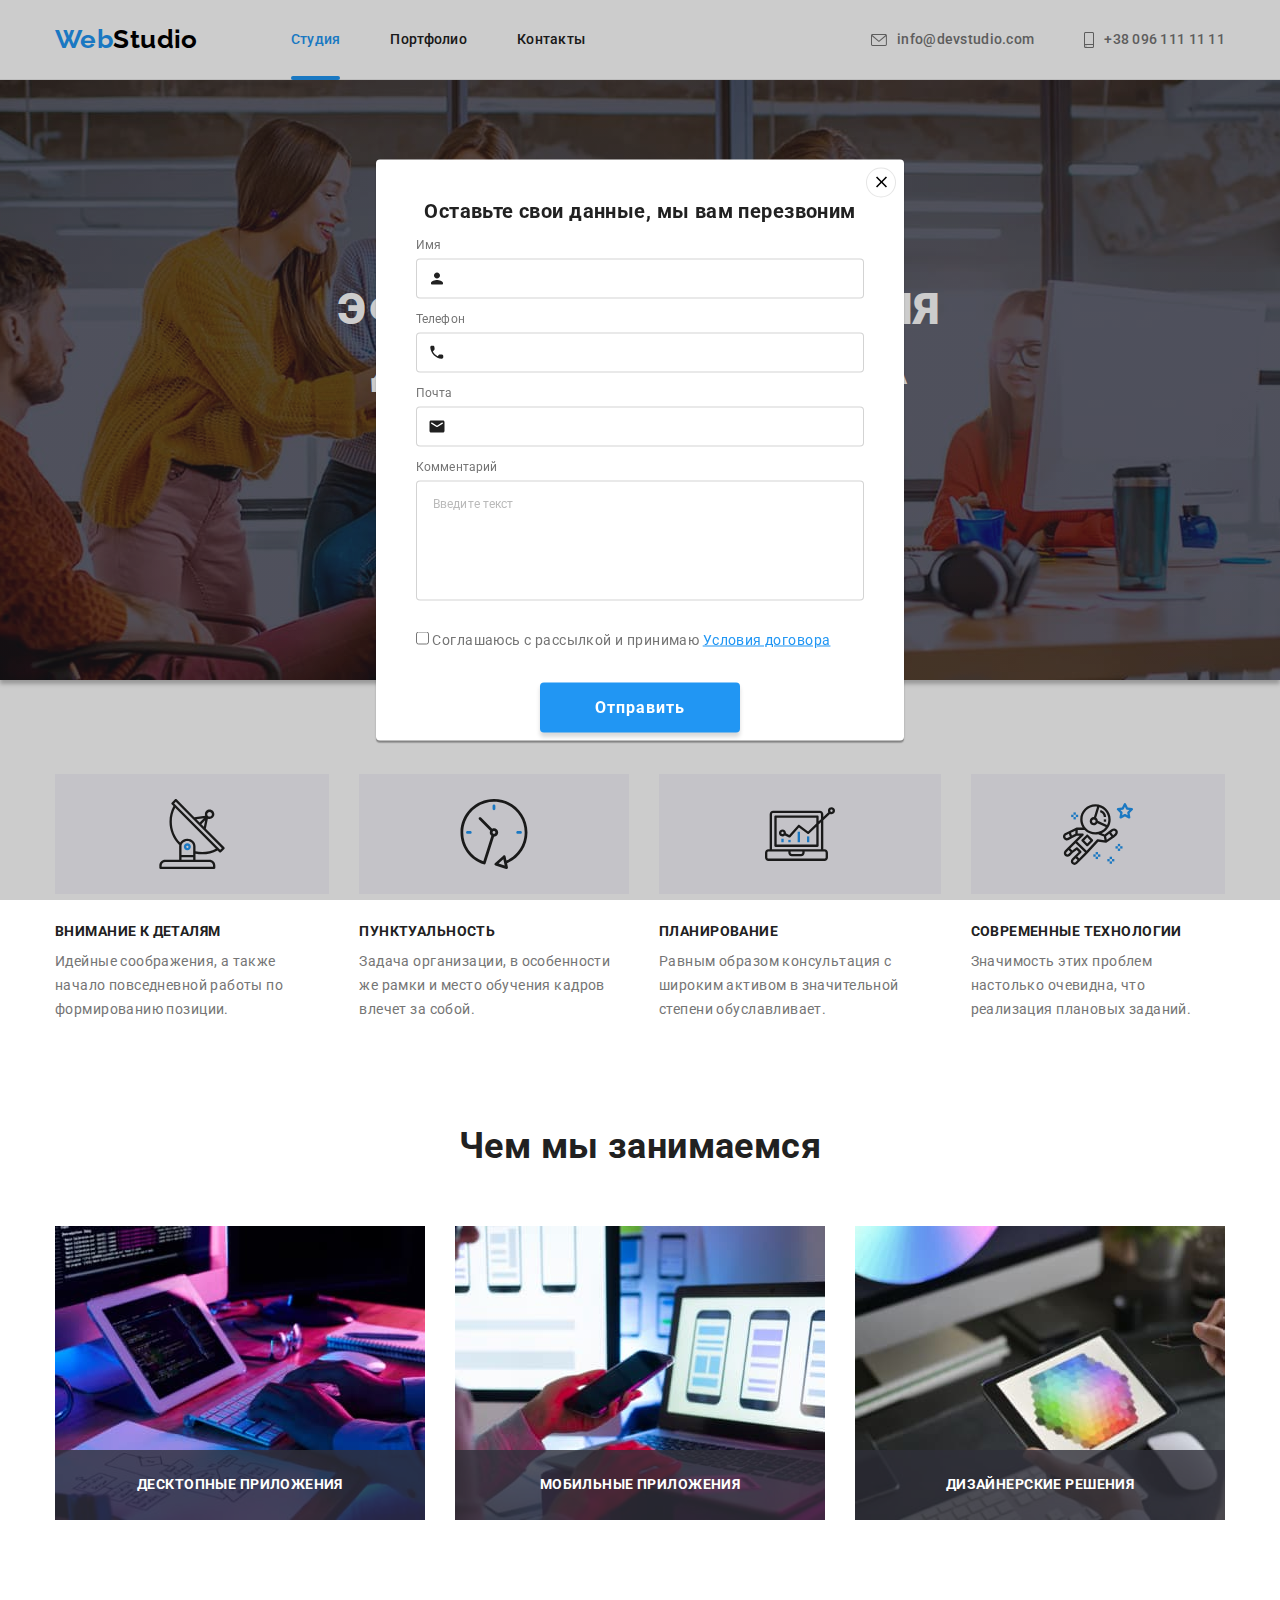
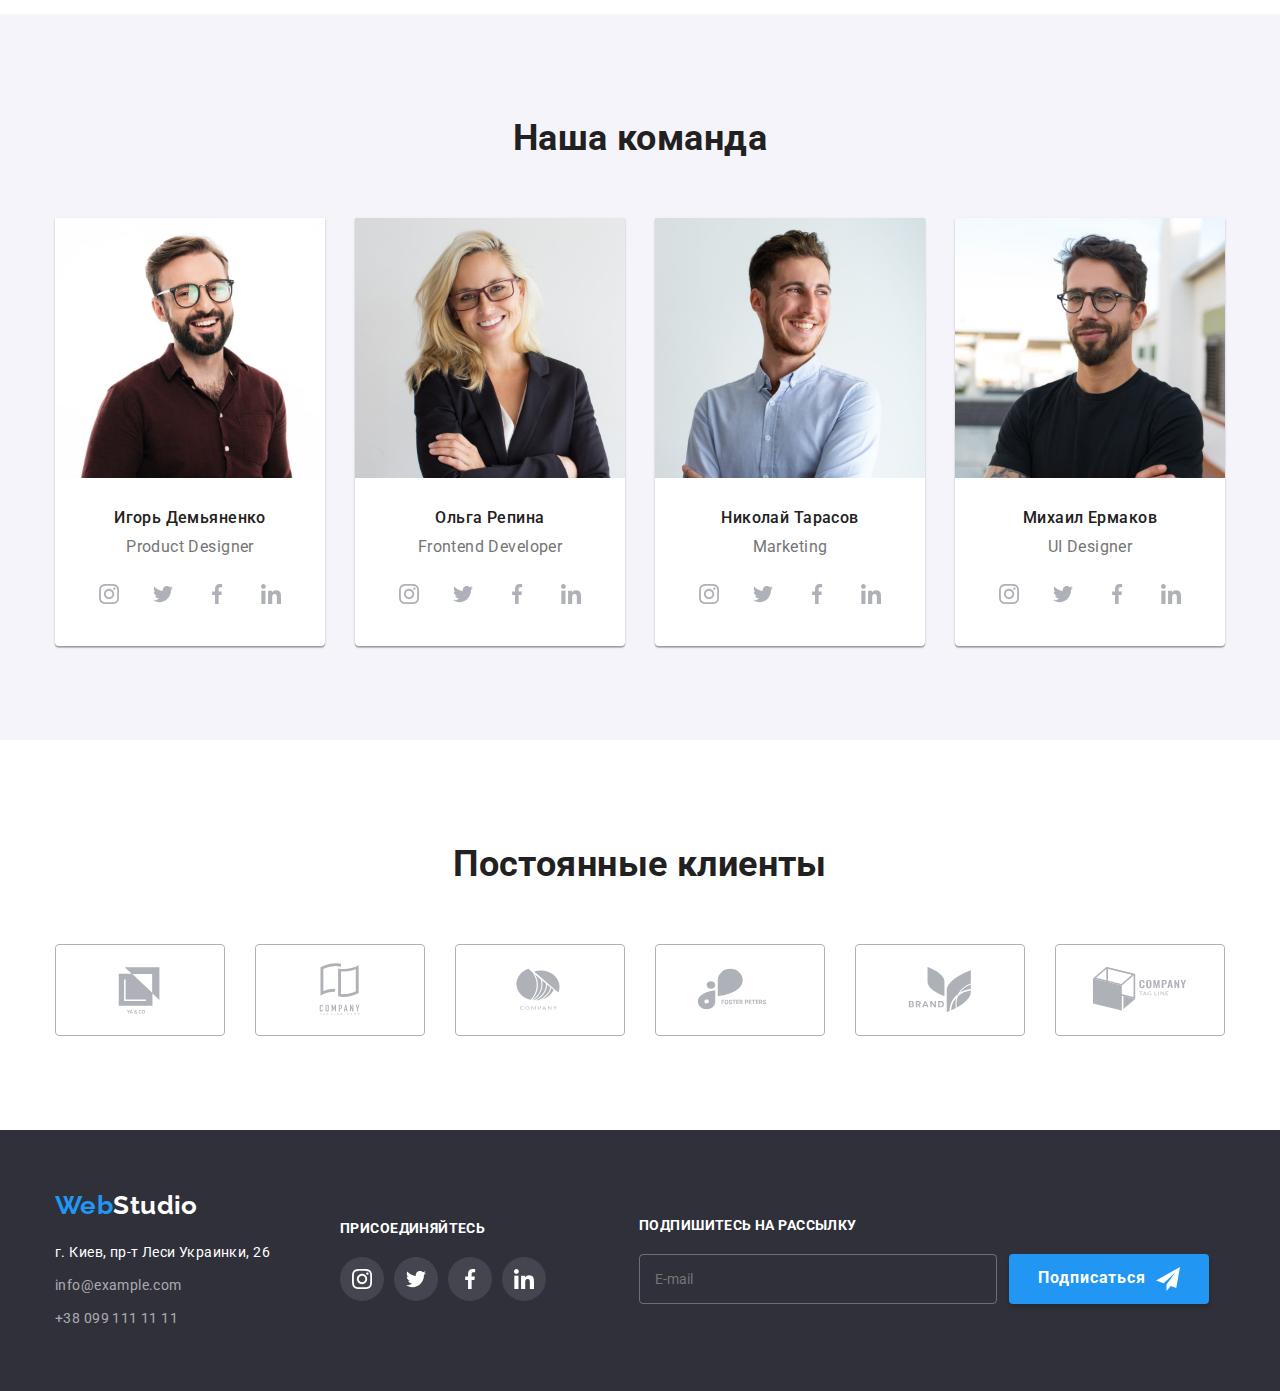
==== index.html @ a699a486 "add form" ====
<!DOCTYPE html>
<html lang="ru">
  <head>
    <meta charset="UTF-8" />
    <meta http-equiv="X-UA-Compatible" content="IE=edge" />
    <meta
      name="viewport"
      content="width=device-width, initial-scale=1.0"
    />
    <link
      rel="stylesheet"
      href="https://cdnjs.cloudflare.com/ajax/libs/modern-normalize/1.1.0/modern-normalize.min.css"
    />
    <link rel="stylesheet" href="./css/styles.css" />
    <link rel="preconnect" href="https://fonts.googleapis.com" />
    <link
      rel="preconnect"
      href="https://fonts.gstatic.com"
      crossorigin
    />
    <link
      href="https://fonts.googleapis.com/css2?family=Raleway:wght@700&family=Roboto:wght@400;500;700;900&display=swap"
      rel="stylesheet"
    />
    <title>WebStudio</title>
  </head>

  <body>
    <header class="header">
      <div class="container">
        <nav class="header-nav">
          <div class="header-logotip">
            <a class="nav-logo link" href="./index.html"
              ><span class="logo">Web</span>Studio</a
            >
          </div>
          <ul class="nav-list list">
            <li class="nav-item">
              <a class="nav-link link current" href="./index.html"
                >Студия</a
              >
            </li>
            <li class="nav-item">
              <a class="nav-link link" href="./portfolio.html"
                >Портфолио</a
              >
            </li>
            <li class="nav-item">
              <a class="nav-link link" href="">Контакты</a>
            </li>
          </ul>
        </nav>
        <ul class="header-list list">
          <li class="header-item">
            <a
              class="header-link link"
              href="mailto:info@devstudio.com"
            >
              <svg class="header-icon" width="16" height="12">
                <use href="./images/icons.svg#icon-e-mail"></use>
              </svg>
              info@devstudio.com</a
            >
          </li>
          <li class="header-item">
            <a class="header-link link" href="tel:+380961111111">
              <svg class="header-icon" width="10" height="16">
                <use href="./images/icons.svg#icon-smartphone"></use>
              </svg>
              +38 096 111 11 11</a
            >
          </li>
        </ul>
      </div>
    </header>

    <main>
      <section class="hero overlay">
        <div class="container">
          <h1 class="hero-title">
            Эффективные решения для вашего бизнеса
          </h1>
          <button data-modal-open type="button" class="hero-btn">
            Заказать услугу
          </button>
        </div>
      </section>
      <section class="benefits section">
        <div class="container">
          <h2 class="visually-hidden">Наши преимущества</h2>
          <ul class="benefits-list list">
            <li class="benefits-item">
              <div class="benefits-icon">
                <svg width="70" height="70">
                  <use href="./images/icons.svg#icon-antenna"></use>
                </svg>
              </div>
              <h3 class="benefits-title">Внимание к деталям</h3>
              <p class="benefits-text">
                Идейные соображения, а также начало повседневной
                работы по формированию позиции.
              </p>
            </li>
            <li class="benefits-item">
              <div class="benefits-icon">
                <svg width="70" height="70">
                  <use href="./images/icons.svg#icon-clock"></use>
                </svg>
              </div>
              <h3 class="benefits-title">Пунктуальность</h3>
              <p class="benefits-text">
                Задача организации, в особенности же рамки и место
                обучения кадров влечет за собой.
              </p>
            </li>
            <li class="benefits-item">
              <div class="benefits-icon">
                <svg width="70" height="70">
                  <use href="./images/icons.svg#icon-diagram"></use>
                </svg>
              </div>
              <h3 class="benefits-title">Планирование</h3>
              <p class="benefits-text">
                Равным образом консультация с широким активом в
                значительной степени обуславливает.
              </p>
            </li>
            <li class="benefits-item">
              <div class="benefits-icon">
                <svg width="70" height="70">
                  <use href="./images/icons.svg#icon-astronaut"></use>
                </svg>
              </div>
              <h3 class="benefits-title">Современные технологии</h3>
              <p class="benefits-text">
                Значимость этих проблем настолько очевидна, что
                реализация плановых заданий.
              </p>
            </li>
          </ul>
        </div>
      </section>

      <section class="work section">
        <div class="container">
          <h2 class="work-title">Чем мы занимаемся</h2>
          <ul class="work-list list">
            <li class="work-item">
              <img
                src="./images/work-img-1.jpg"
                alt="фото работ"
                width="370"
                height="294"
                class="img"
              />
              <p class="work-text">Десктопные приложения</p>
            </li>
            <li class="work-item">
              <img
                src="./images/work-img-2.jpg"
                alt="фото работ"
                width="370"
                height="294"
                class="img"
              />
              <p class="work-text">Мобильные приложения</p>
            </li>
            <li class="work-item">
              <img
                src="./images/work-img-3.jpg"
                alt="фото работ"
                width="370"
                height="294"
                class="img"
              />
              <p class="work-text">Дизайнерские решения</p>
            </li>
          </ul>
        </div>
      </section>

      <section class="team section">
        <div class="container">
          <h2 class="team-heading">Наша команда</h2>
          <ul class="team-list list">
            <li class="team-item">
              <img
                src="./images/team-img-1.jpg"
                alt="Фото Игорь Демьяненко"
                width="270"
                height="260"
              />
              <h3 class="team-title">Игорь Демьяненко</h3>
              <p class="team-text" lang="en">Product Designer</p>
              <ul class="team-soc-list list">
                <li class="team-soc-item">
                  <a href="#" class="team-soc-link">
                    <svg class="team-soc-icon" width="20" height="20">
                      <use
                        href="./images/icons.svg#icon-instagram"
                      ></use></svg
                  ></a>
                </li>
                <li class="team-soc-item">
                  <a href="#" class="team-soc-link">
                    <svg class="team-soc-icon" width="20" height="20">
                      <use
                        href="./images/icons.svg#icon-twitter"
                      ></use></svg
                  ></a>
                </li>
                <li class="team-soc-item">
                  <a href="#" class="team-soc-link">
                    <svg class="team-soc-icon" width="20" height="20">
                      <use
                        href="./images/icons.svg#icon-facebook"
                      ></use></svg
                  ></a>
                </li>
                <li class="team-soc-item">
                  <a href="#" class="team-soc-link">
                    <svg class="team-soc-icon" width="20" height="20">
                      <use
                        href="./images/icons.svg#icon-linkedin"
                      ></use></svg
                  ></a>
                </li>
              </ul>
            </li>
            <li class="team-item">
              <img
                src="./images/team-img-2.jpg"
                alt="Фото Ольга Репина"
                width="270"
                height="260"
              />
              <h3 class="team-title">Ольга Репина</h3>
              <p class="team-text" lang="en">Frontend Developer</p>
              <ul class="team-soc-list list">
                <li class="team-soc-item">
                  <a href="#" class="team-soc-link">
                    <svg class="team-soc-icon" width="20" height="20">
                      <use
                        href="./images/icons.svg#icon-instagram"
                      ></use></svg
                  ></a>
                </li>
                <li class="team-soc-item">
                  <a href="#" class="team-soc-link">
                    <svg class="team-soc-icon" width="20" height="20">
                      <use
                        href="./images/icons.svg#icon-twitter"
                      ></use></svg
                  ></a>
                </li>
                <li class="team-soc-item">
                  <a href="#" class="team-soc-link">
                    <svg class="team-soc-icon" width="20" height="20">
                      <use
                        href="./images/icons.svg#icon-facebook"
                      ></use></svg
                  ></a>
                </li>
                <li class="team-soc-item">
                  <a href="#" class="team-soc-link">
                    <svg class="team-soc-icon" width="20" height="20">
                      <use
                        href="./images/icons.svg#icon-linkedin"
                      ></use></svg
                  ></a>
                </li>
              </ul>
            </li>
            <li class="team-item">
              <img
                src="./images/team-img-3.jpg"
                alt="Фото Николай Тарасов"
                width="270"
                height="260"
              />
              <h3 class="team-title">Николай Тарасов</h3>
              <p class="team-text" lang="en">Marketing</p>
              <ul class="team-soc-list list">
                <li class="team-soc-item">
                  <a href="#" class="team-soc-link">
                    <svg class="team-soc-icon" width="20" height="20">
                      <use
                        href="./images/icons.svg#icon-instagram"
                      ></use></svg
                  ></a>
                </li>
                <li class="team-soc-item">
                  <a href="#" class="team-soc-link">
                    <svg class="team-soc-icon" width="20" height="20">
                      <use
                        href="./images/icons.svg#icon-twitter"
                      ></use></svg
                  ></a>
                </li>
                <li class="team-soc-item">
                  <a href="#" class="team-soc-link">
                    <svg class="team-soc-icon" width="20" height="20">
                      <use
                        href="./images/icons.svg#icon-facebook"
                      ></use></svg
                  ></a>
                </li>
                <li class="team-soc-item">
                  <a href="#" class="team-soc-link">
                    <svg class="team-soc-icon" width="20" height="20">
                      <use
                        href="./images/icons.svg#icon-linkedin"
                      ></use></svg
                  ></a>
                </li>
              </ul>
            </li>
            <li class="team-item">
              <img
                src="./images/team-img-4.jpg"
                alt="Фото Михаил Ермаков"
                width="270"
                height="260"
              />
              <h3 class="team-title">Михаил Ермаков</h3>
              <p class="team-text" lang="en">UI Designer</p>
              <ul class="team-soc-list list">
                <li class="team-soc-item">
                  <a href="#" class="team-soc-link">
                    <svg class="team-soc-icon" width="20" height="20">
                      <use
                        href="./images/icons.svg#icon-instagram"
                      ></use></svg
                  ></a>
                </li>
                <li class="team-soc-item">
                  <a href="#" class="team-soc-link">
                    <svg class="team-soc-icon" width="20" height="20">
                      <use
                        href="./images/icons.svg#icon-twitter"
                      ></use></svg
                  ></a>
                </li>
                <li class="team-soc-item">
                  <a href="#" class="team-soc-link">
                    <svg class="team-soc-icon" width="20" height="20">
                      <use
                        href="./images/icons.svg#icon-facebook"
                      ></use></svg
                  ></a>
                </li>
                <li class="team-soc-item">
                  <a href="#" class="team-soc-link">
                    <svg class="team-soc-icon" width="20" height="20">
                      <use
                        href="./images/icons.svg#icon-linkedin"
                      ></use></svg
                  ></a>
                </li>
              </ul>
            </li>
          </ul>
        </div>
      </section>

      <section class="client section">
        <div class="container">
          <h2 class="client-heading">Постоянные клиенты</h2>
          <ul class="client-list list">
            <li class="client-item">
              <a href="#" class="client-link">
                <svg class="client-icon" width="106" height="60">
                  <use href="./images/icons.svg#icon-client1"></use>
                </svg>
              </a>
            </li>
            <li class="client-item">
              <a href="#" class="client-link">
                <svg class="client-icon" width="106" height="60">
                  <use href="./images/icons.svg#icon-client2"></use>
                </svg>
              </a>
            </li>
            <li class="client-item">
              <a href="#" class="client-link">
                <svg class="client-icon" width="106" height="60">
                  <use href="./images/icons.svg#icon-client3"></use>
                </svg>
              </a>
            </li>
            <li class="client-item">
              <a href="#" class="client-link">
                <svg class="client-icon" width="106" height="60">
                  <use href="./images/icons.svg#icon-client4"></use>
                </svg>
              </a>
            </li>
            <li class="client-item">
              <a href="#" class="client-link">
                <svg class="client-icon" width="106" height="60">
                  <use href="./images/icons.svg#icon-client5"></use>
                </svg>
              </a>
            </li>
            <li class="client-item">
              <a href="#" class="client-link">
                <svg class="client-icon" width="106" height="60">
                  <use href="./images/icons.svg#icon-client6"></use>
                </svg>
              </a>
            </li>
          </ul>
        </div>
      </section>
    </main>

    <footer class="footer">
      <div class="container contact">
        <div class="footer-contacts">
          <div class="footer-logo">
            <a class="footer-logo-link link" href="./index.html"
              ><span class="logo">Web</span>Studio</a
            >
          </div>
          <address class="footer-adress">
            <ul class="footer-list list">
              <li class="footer-item">
                <a
                  class="map-link link"
                  href="https://goo.gl/maps/ki7X15e7MeTrYLyt8"
                  target="_blank"
                  rel="noopener noreferrer nofollow"
                  >г. Киев, пр-т Леси Украинки, 26</a
                >
              </li>
              <li class="footer-item">
                <a
                  class="footer-link link"
                  href="mailto:info@example.com"
                  >info@example.com</a
                >
              </li>
              <li class="footer-item">
                <a class="footer-link link" href="tel:+380991111111"
                  >+38 099 111 11 11</a
                >
              </li>
            </ul>
          </address>
        </div>
        <div class="social-network">
          <p class="text">Присоединяйтесь</p>
          <ul class="network-list list">
            <li class="network-item">
              <a href="#" class="network-link">
                <svg class="network-icon" width="20" height="20">
                  <use
                    href="./images/icons.svg#icon-instagram"
                  ></use></svg
              ></a>
            </li>
            <li class="network-item">
              <a href="#" class="network-link">
                <svg class="network-icon" width="20" height="20">
                  <use
                    href="./images/icons.svg#icon-twitter"
                  ></use></svg
              ></a>
            </li>
            <li class="network-item">
              <a href="#" class="network-link">
                <svg class="network-icon" width="20" height="20">
                  <use
                    href="./images/icons.svg#icon-facebook"
                  ></use></svg
              ></a>
            </li>
            <li class="network-item">
              <a href="#" class="network-link">
                <svg class="network-icon" width="20" height="20">
                  <use
                    href="./images/icons.svg#icon-linkedin"
                  ></use></svg
              ></a>
            </li>
          </ul>
        </div>
        <div class="subscribe">
          <p class="text">Подпишитесь на рассылку</p>
          <form>
            <input
              type="email"
              name="email"
              placeholder="E-mail"
              class="footer-input"
            />
            <button type="button" class="subscribe-btn">
              Подписаться
              <svg class="subscribe-icon" width="24" height="24">
                <use href="./images/icons.svg#icon-send"></use>
              </svg>
            </button>
          </form>
        </div>
      </div>
    </footer>

    <div class="backdrop" data-modal>
      <!-- <div class="backdrop is-hidden" data-modal> -->
      <div class="modal">
        <button data-modal-close type="button" class="btn-close">
          <svg class="close-icon" width="18" height="18">
            <use href="./images/icons.svg#icon-close"></use>
          </svg>
        </button>
        <p class="modal-title">
          Оставьте свои данные, мы вам перезвоним
        </p>
        <form>
          <div class="modal-field">
            <label for="username" class="modal-label">Имя</label>
            <div class="modal-wrap">
              <input
                type="text"
                name="username"
                id="username"
                class="modal-input"
              />
              <svg class="form-icon" width="18" height="18">
                <use href="./images/icons.svg#icon-username"></use>
              </svg>
            </div>
          </div>
          <div class="modal-field">
            <label for="usertel" class="modal-label">Телефон</label>
            <div class="modal-wrap">
              <input
                type="tel"
                name="usertel"
                id="usertel"
                class="modal-input"
              />
              <svg class="form-icon" width="18" height="18">
                <use href="./images/icons.svg#icon-phone"></use>
              </svg>
            </div>
          </div>
          <div class="modal-field">
            <label for="usermail" class="modal-label">Почта</label>
            <div class="modal-wrap">
              <input
                type="email"
                name="usermail"
                id="usermail"
                class="modal-input"
              />
              <svg class="form-icon" width="18" height="18">
                <use href="./images/icons.svg#icon-email"></use>
              </svg>
            </div>
          </div>

          <label for="comment" class="modal-label">Комментарий</label>
          <textarea
            class="modal-comment"
            name="comment"
            id="comment"
            placeholder="Введите текст"
          ></textarea>
          
          <label class="label-checkbox">
            <input
              type="checkbox"
              name="policy"
              class="input-checkbox"
            />
            Соглашаюсь с рассылкой и принимаю
            <a href="" class="policy-link">Условия договора</a>
          </label>
          <button type="submit" class="form-btn">Отправить</button>
        </form>
      </div>
    </div>

    <script src="./js/modal.js"></script>
  </body>
</html>
---- css/styles.css ----
:root {
  --main-text-color: #757575;
  --title-text-color: #212121;
  --accent-color: #2196f3;
  --secondary-text-color: #ffffff;
  --logo-secondary-color: #000000;
  --bgc-footer: #2f303a;
  --bgc-secondary: #f5f4fa;
  --bgc-total: #ffffff;
  --icon-color: #afb1b8;
  --typical-padding: 94px;
  --timing-function: cubic-bezier(0.4, 0, 0.2, 1);
}

body {
  font-family: 'Roboto', sans-serif;
  color: var(--main-text-color);
  font-size: 14px;
  letter-spacing: 0.03em;
  background-color: var(--bgc-total);
}

p,
h1,
h2,
h3,
h4,
h5,
h6 {
  margin: 0;
}

ul,
ol {
  padding-left: 0;
  margin: 0;
}

.link {
  text-decoration: none;
}

.list {
  list-style: none;
}

.visually-hidden {
  position: absolute;
  white-space: nowrap;
  width: 1px;
  height: 1px;
  overflow: hidden;
  border: 0;
  padding: 0;
  clip: rect(0 0 0 0);
  clip-path: inset(50%);
  margin: -1px;
}

.container {
  width: 1200px;
  padding-left: 15px;
  padding-right: 15px;
  margin: 0 auto;
}

img {
  display: block;
  width: 100%;
  height: auto;
}

.section {
  padding: var(--typical-padding) 0;
}

/* ------------HEADER-------------------------------------- */

.header {
  border-bottom: 1px solid #ececec;
  height: 80px;
}

.header .container {
  display: flex;
  align-items: center;
  height: 100%;
}

.header-nav {
  display: flex;
  align-items: center;
  height: 100%;
}

.nav-logo {
  font-family: 'Raleway', sans-serif;
  font-weight: 700;
  font-size: 26px;
  line-height: 1.19;
  color: var(--logo-secondary-color);
  height: 100%;
  display: inline-block;
  padding: 25px 0;
}

.nav-list {
  display: flex;
  align-items: center;
  height: 100%;
}

.logo {
  color: var(--accent-color);
}

.header-logotip {
  margin-right: 93px;
}

.nav-item:not(:last-child) {
  margin-right: 50px;
}

.nav-item,
.header-item {
  height: 100%;
}

.nav-link {
  font-family: inherit;
  font-weight: 500;
  line-height: 1.14;
  letter-spacing: 0.02em;
  color: var(--title-text-color);
  transition: color 250ms var(--timing-function);
  height: 100%;
  display: flex;
  align-items: center;
}

.nav-link:hover,
.nav-link:focus {
  color: var(--accent-color);
}

.current {
  color: var(--accent-color);
  position: relative;
}

.header-list {
  display: flex;
  margin-left: auto;
  height: 100%;
}

.header-item:not(:last-child) {
  margin-right: 50px;
}

.header-link {
  font-family: inherit;
  font-weight: 500;
  line-height: 1.14;
  letter-spacing: 0.02em;
  color: var(--main-text-color);
  height: 100%;
  display: flex;
  justify-content: center;
  align-items: center;
  transition: color 250ms var(--timing-function);
}

.header-link:hover,
.header-link:focus {
  color: var(--accent-color);
}

.header-icon {
  margin-right: 10px;
  fill: currentColor;
  align-items: center;
}

.nav-item .current::after {
  content: '';
  display: inline-block;
  width: 100%;
  height: 4px;
  border-radius: 2px;
  background-color: var(--accent-color);
  position: absolute;
  bottom: -1px;
  left: 0;
}

/* ------------HERO-------------------------------------- */

.hero {
  background-color: #2f303a;
  padding: 200px 0;
}
.overlay {
  max-width: 1600px;
  height: 600px;
  margin-left: auto;
  margin-right: auto;
  background-image: linear-gradient(
      to right,
      rgba(47, 48, 58, 0.4),
      rgba(47, 48, 58, 0.4)
    ),
    url(../images/hero-img.jpg);
  background-repeat: no-repeat;
  background-position: center;
  background-size: cover;
  background-color: var(--bgc-footer);
  box-shadow: 0px 4px 4px rgba(0, 0, 0, 0.25);
}

.hero-title {
  font-weight: 900;
  font-size: 44px;
  line-height: 1.36;
  text-align: center;
  letter-spacing: 0.06em;
  text-transform: uppercase;
  color: var(--secondary-text-color);
  max-width: 696px;
  margin-left: auto;
  margin-right: auto;
}

.hero-btn {
  font-weight: 700;
  font-size: 16px;
  line-height: 1.88;
  letter-spacing: 0.06em;
  color: var(--secondary-text-color);
  background-color: var(--accent-color);
  cursor: pointer;
  border-radius: 4px;
  width: 200px;
  height: 50px;
  display: block;
  margin: 30px auto 0 auto;
  border-width: 0px;
  transition-property: color, background-color;
  transition-duration: 250ms;
  transition-timing-function: var(--timing-function);
}

.hero-btn:hover,
.hero-btn:focus {
  color: var(--accent-color);
  background-color: var(--bgc-total);
}

/* ------------BENEFITS-------------------------------------- */

.benefits {
  padding-bottom: 0;
}

.benefits-list {
  display: flex;
  margin-right: -30px;
}

.benefits-icon {
  display: flex;
  justify-content: center;
  align-items: center;
  background-color: var(--bgc-secondary);
  height: 120px;
  margin-bottom: 30px;
}

.benefits-item {
  flex-basis: calc((100%-4 * 30) / 4);
  margin-right: 30px;
}

.benefits-title {
  font-size: 14px;
  line-height: 1.14;
  text-transform: uppercase;
  color: var(--title-text-color);
  margin-bottom: 10px;
}

.benefits-text {
  line-height: 1.71;
}

/* ------------WORK-------------------------------------- */
.work-title {
  font-size: 36px;
  line-height: 1.67;
  text-align: center;
  color: var(--title-text-color);
  margin-bottom: 50px;
}

.work-list {
  display: flex;
  margin-right: -30px;
  flex-wrap: wrap;
}

.work-item {
  margin-right: 30px;
  position: relative;
}

.work-text {
  position: absolute;
  left: 0;
  bottom: 0;
  width: 100%;
  height: 70px;
  display: flex;
  justify-content: center;
  align-items: center;
  font-weight: 700;
  line-height: 1.14;
  text-align: center;
  text-transform: uppercase;
  color: var(--secondary-text-color);
  background-color: rgba(47, 48, 58, 0.8);
}

/* ------------TEAM-------------------------------------- */

.team-heading {
  font-size: 36px;
  line-height: 1.67;
  text-align: center;
  color: var(--title-text-color);
  margin-bottom: 50px;
}

.team-list {
  display: flex;
  margin-right: -30px;
}

.team-item {
  flex-basis: calc((100%-4 * 30) / 4);
  margin-right: 30px;
  background-color: var(--bgc-total);
  border-radius: 0px 0px 4px 4px;
  box-shadow: 0px 1px 3px rgba(0, 0, 0, 0.12),
    0px 1px 1px rgba(0, 0, 0, 0.14), 0px 2px 1px rgba(0, 0, 0, 0.2);
}

.team-title {
  font-weight: 500;
  font-size: 16px;
  line-height: 1.19;
  text-align: center;
  color: var(--title-text-color);
  margin-top: 30px;
}

.team-text {
  font-size: 16px;
  line-height: 1.19;
  text-align: center;
  margin-top: 10px;
  margin-bottom: 16px;
}

.team {
  background-color: var(--bgc-secondary);
}

.team-soc-link {
  display: block;
  width: 44px;
  height: 44px;
  border-radius: 50%;
  display: flex;
  justify-content: center;
  align-items: center;
  fill: var(--icon-color);
  transition-property: fill, background-color;
  transition-duration: 250ms;
  transition-timing-function: var(--timing-function);
}

.team-soc-link:hover,
.team-soc-link:focus {
  background-color: var(--accent-color);
  fill: var(--secondary-text-color);
}

.team-soc-list {
  display: flex;
  justify-content: center;
  margin-bottom: 30px;
}

.team-soc-item + .team-soc-item {
  margin-left: 10px;
}

/* ----------CLIENT-------------------------------------------- */

.client-heading {
  font-size: 36px;
  line-height: 1.67;
  text-align: center;
  color: var(--title-text-color);
  margin-bottom: 50px;
}

.client-list {
  display: flex;
}

.client-link {
  display: flex;
  justify-content: center;
  align-items: center;
  width: 170px;
  height: 92px;
  border: 1px solid var(--icon-color);
  border-radius: 4px;
  color: var(--icon-color);
  transition-property: color, border;
  transition-duration: 250ms;
  transition-timing-function: var(--timing-function);
}

.client-link:hover,
.client-link:focus {
  color: var(--accent-color);
  border: 1px solid var(--accent-color);
}

.client-item + .client-item {
  margin-left: 30px;
}

.client-icon {
  fill: currentColor;
}

/* ------------FOOTER-------------------------------------- */

.footer {
  background-color: var(--bgc-footer);
  padding-top: 60px;
  padding-bottom: 60px;
}

.footer-logo-link {
  font-family: 'Raleway', sans-serif;
  font-weight: 700;
  font-size: 26px;
  line-height: 1.19;
  color: var(--secondary-text-color);
}

.footer-logo {
  margin-bottom: 20px;
}

.footer-link {
  font-style: normal;
  line-height: 1.71;
  color: rgba(255, 255, 255, 0.6);
  transition: color 250ms var(--timing-function);
}

.footer-adress {
  max-width: 231px;
}

.map-link {
  font-style: normal;
  line-height: 1.71;
  color: var(--secondary-text-color);
  transition: color 250ms var(--timing-function);
}

.footer-link:hover,
.footer-link:focus,
.map-link:hover,
.map-link:focus {
  color: var(--accent-color);
}

.footer-item:not(:last-child) {
  margin-bottom: 9px;
}

.contact {
  display: flex;
  /* align-items: baseline; */
  align-items: center;
}

.footer-contacts {
  margin-right: 70px;
}

.social-network > .text {
  font-weight: 700;
  text-transform: uppercase;
  line-height: 1.14;
  color: var(--secondary-text-color);
  margin-bottom: 20px;
}

.social-network {
  margin-right: 93px;
}

.network-list {
  display: flex;
}

.network-link {
  width: 44px;
  height: 44px;
  border-radius: 50%;
  display: flex;
  justify-content: center;
  align-items: center;
  fill: var(--secondary-text-color);
  background-color: rgba(255, 255, 255, 0.1);
  transition: background-color 250ms var(--timing-function);
}

.network-link:hover,
.network-link:focus {
  background-color: var(--accent-color);
}

.network-item + .network-item {
  margin-left: 10px;
}

.subscribe > .text {
  font-weight: 700;
  text-transform: uppercase;
  line-height: 1.14;
  color: var(--secondary-text-color);
  margin-bottom: 20px;
}

.subscribe > form {
  display: flex;
}

.footer-input {
  padding: 15px;
  border: 1px solid rgba(255, 255, 255, 0.3);
  border-radius: 4px;
  background-color: transparent;
  height: 50px;
  min-width: 358px;
  margin-right: 12px;
}

.subscribe-btn {
  width: 200px;
  height: 50px;
  background: var(--accent-color);
  box-shadow: 0px 4px 4px rgba(0, 0, 0, 0.15);
  border-radius: 4px;
  border-width: 0px;
  cursor: pointer;
  font-weight: 700;
  font-size: 16px;
  line-height: 1.88;
  display: flex;
  align-items: center;
  justify-content: center;
  letter-spacing: 0.06em;
  color: var(--secondary-text-color);
  transition: background-color 250ms var(--timing-function),
    color 250ms var(--timing-function);
}

.subscribe-icon {
  margin-left: 10px;
  fill: var(--secondary-text-color);
  transition: fill 250ms var(--timing-function);
}

.subscribe-btn:hover,
.subscribe-btn:focus {
  color: var(--accent-color);
  background-color: var(--bgc-total);
}

.subscribe-btn:hover .subscribe-icon,
.subscribe-btn:focus .subscribe-icon {
  fill: var(--accent-color);
}

/* ---------------MODAL-------------------------------------------------- */

.backdrop {
  position: fixed;
  width: 100%;
  height: 100%;
  left: 0;
  top: 0;
  background-color: rgba(0, 0, 0, 0.2);
  opacity: 1;
  transition: opacity 250ms var(--timing-function),
    visibility 250ms var(--timing-function);
}

.backdrop.is-hidden {
  opacity: 0;
  pointer-events: none;
  visibility: hidden;
}

.modal {
  position: absolute;
  left: 50%;
  top: 50%;
  width: 528px;
  height: 581px;
  padding: 40px;
  background-color: #ffffff;
  border-radius: 4px;
  box-shadow: 0px 1px 3px rgba(0, 0, 0, 0.12),
    0px 1px 1px rgba(0, 0, 0, 0.14), 0px 2px 1px rgba(0, 0, 0, 0.2);
  transform: translate(-50%, -50%) scale(1);
  transition: transform 250ms var(--timing-function);
}

.backdrop.is-hidden .modal {
  transform: translate(-50%, -50%) scale(1.1);
}

.btn-close {
  position: absolute;
  right: 8px;
  top: 8px;
  width: 30px;
  height: 30px;
  border-radius: 50%;
  display: flex;
  justify-content: center;
  align-items: center;
  padding: 0;
  background-color: #ffffff;
  border: 1px solid rgba(0, 0, 0, 0.1);
  fill: var(--logo-secondary-color);
  cursor: pointer;
  transition: fill 250ms var(--timing-function);
}

.btn-close:hover,
.btn-close:focus {
  fill: var(--accent-color);
}

.modal-title {
  margin-bottom: 12px;
  font-weight: 700;
  font-size: 20px;
  line-height: 1.15;
  text-align: center;
  color: var(--title-text-color);
}

.modal-field {
  margin-bottom: 10px;
}

.modal-label {
  font-size: 12px;
  line-height: 1.67;
  letter-spacing: 0.01em;
}

.modal-wrap {
  position: relative;
  margin-top: 4px;
}

.modal-input {
  width: 100%;
  height: 40px;
  padding: 11px 12px 11px 42px;
  border: 1px solid rgba(33, 33, 33, 0.2);
  border-radius: 4px;
  outline: none;
  transition: border-color 250ms var(--timing-function);
}

.modal-input:hover,
.modal-comment:hover {
  cursor: pointer;
  border-color: var(--accent-color);
}

.modal-input:focus,
.modal-comment:focus {
  border-color: var(--accent-color);
}

.form-icon {
  position: absolute;
  left: 12px;
  top: 11px;
  fill: var(--title-text-color);
  transition: fill 250ms var(--timing-function);
}

.modal-input:hover + .form-icon,
.modal-input:focus + .form-icon {
  fill: var(--accent-color);
}

.modal-comment {
  width: 100%;
  min-height: 120px;
  border: 1px solid rgba(33, 33, 33, 0.2);
  border-radius: 4px;
  outline: none;
  padding: 12px 16px;
  margin-bottom: 20px;
  margin-top: 4px;
  resize: none;
  font-size: 12px;
  line-height: 1.67;
  transition: border-color 250ms var(--timing-function);
}

.modal-comment::placeholder {
  font-size: 12px;
  line-height: 1.67;
  letter-spacing: 0.01em;
  color: rgba(117, 117, 117, 0.5);
}

.label-checkbox {
  line-height: 1.71;
}

.policy-link {
  color: var(--accent-color);
}

.form-btn {
  background: var(--accent-color);
  box-shadow: 0px 4px 4px rgba(0, 0, 0, 0.15);
  border-radius: 4px;
  border-width: 0px;
  cursor: pointer;
  width: 200px;
  height: 50px;
  display: block;
  font-weight: 700;
  font-size: 16px;
  line-height: 1.88;
  text-align: center;
  letter-spacing: 0.06em;
  color: var(--secondary-text-color);
  margin: 30px auto 0 auto;
}

/* ------------PORTFOLIO PAGE-------------------------------------- */

.btn-filter {
  font-family: inherit;
  font-weight: 500;
  font-size: 16px;
  line-height: 1.62;
  text-align: center;
  letter-spacing: 0.03em;
  color: var(--title-text-color);
  background-color: var(--bgc-secondary);
  padding: 6px 22px;
  border-radius: 4px;
  border-width: 0px;
  cursor: pointer;
  transition-property: color, background-color, box-shadow;
  transition-duration: 250ms;
  transition-timing-function: var(--timing-function);
}

.btn-filter:hover,
.btn-filter:focus {
  color: var(--secondary-text-color);
  background-color: var(--accent-color);
  box-shadow: 0px 3px 1px rgba(0, 0, 0, 0.1),
    0px 1px 2px rgba(0, 0, 0, 0.08), 0px 2px 2px rgba(0, 0, 0, 0.12);
}

.portfolio-btn-list {
  display: flex;
  justify-content: center;
  margin-bottom: 50px;
}

.portfolio-btn-item:not(:last-child) {
  margin-right: 8px;
}

.portfolio-list {
  display: flex;
  flex-wrap: wrap;
  margin-left: -30px;
  margin-top: -30px;
}

.portfolio-item {
  flex-basis: calc(100% / 3 - 30px);
  margin-left: 30px;
  margin-top: 30px;
}

.portfolio-link {
  display: block;
  transition-property: box-shadow;
  transition-duration: 250ms;
  transition-timing-function: var(--timing-function);
}

.portfolio-link:hover,
.portfolio-link:focus {
  box-shadow: 0px 1px 1px rgba(0, 0, 0, 0.12),
    0px 4px 4px rgba(0, 0, 0, 0.06), 1px 4px 6px rgba(0, 0, 0, 0.16);
}

.portfolio-content {
  border-left: 1px solid #eeeeee;
  border-bottom: 1px solid #eeeeee;
  border-right: 1px solid #eeeeee;
  padding: 20px 24px;
  background-color: var(--bgc-total);
}

.portfolio-title {
  font-weight: 700;
  font-size: 18px;
  line-height: 2;
  letter-spacing: 0.06em;
  color: var(--title-text-color);
}

.portfolio-text {
  color: var(--main-text-color);
  font-size: 16px;
  line-height: 1.88;
  margin-top: 4px;
}

.portfolio-image {
  position: relative;
  overflow: hidden;
}

.text-description {
  position: absolute;
  left: 0;
  top: 0;
  width: 100%;
  height: 100%;
  padding: 63px 24px;
  background-color: rgba(33, 150, 243, 0.9);
  font-weight: 400;
  font-size: 18px;
  line-height: 1.56;
  letter-spacing: 0.03em;
  color: var(--secondary-text-color);
  transition: transform 250ms var(--timing-function);
  transform: translatey(100%);
}

.portfolio-link:hover .text-description,
.portfolio-link:focus .text-description {
  transform: translatey(0);
}
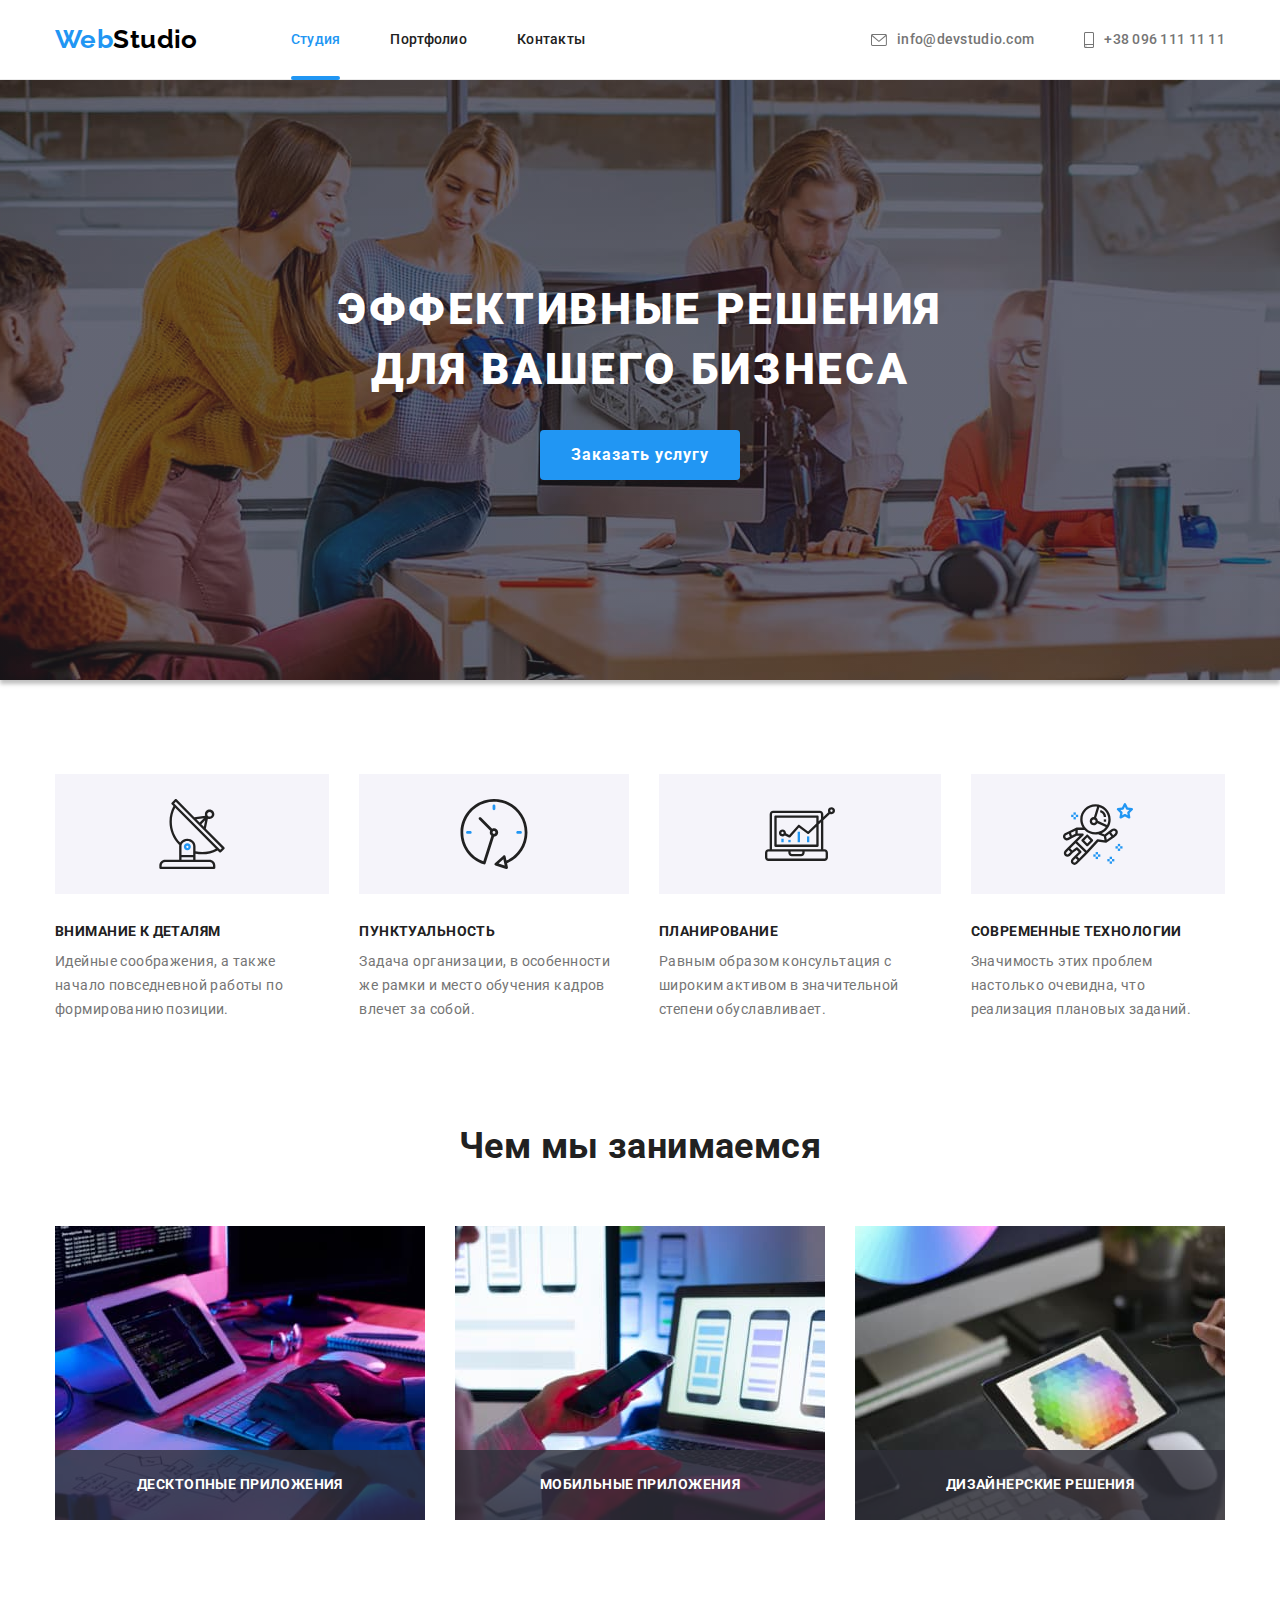
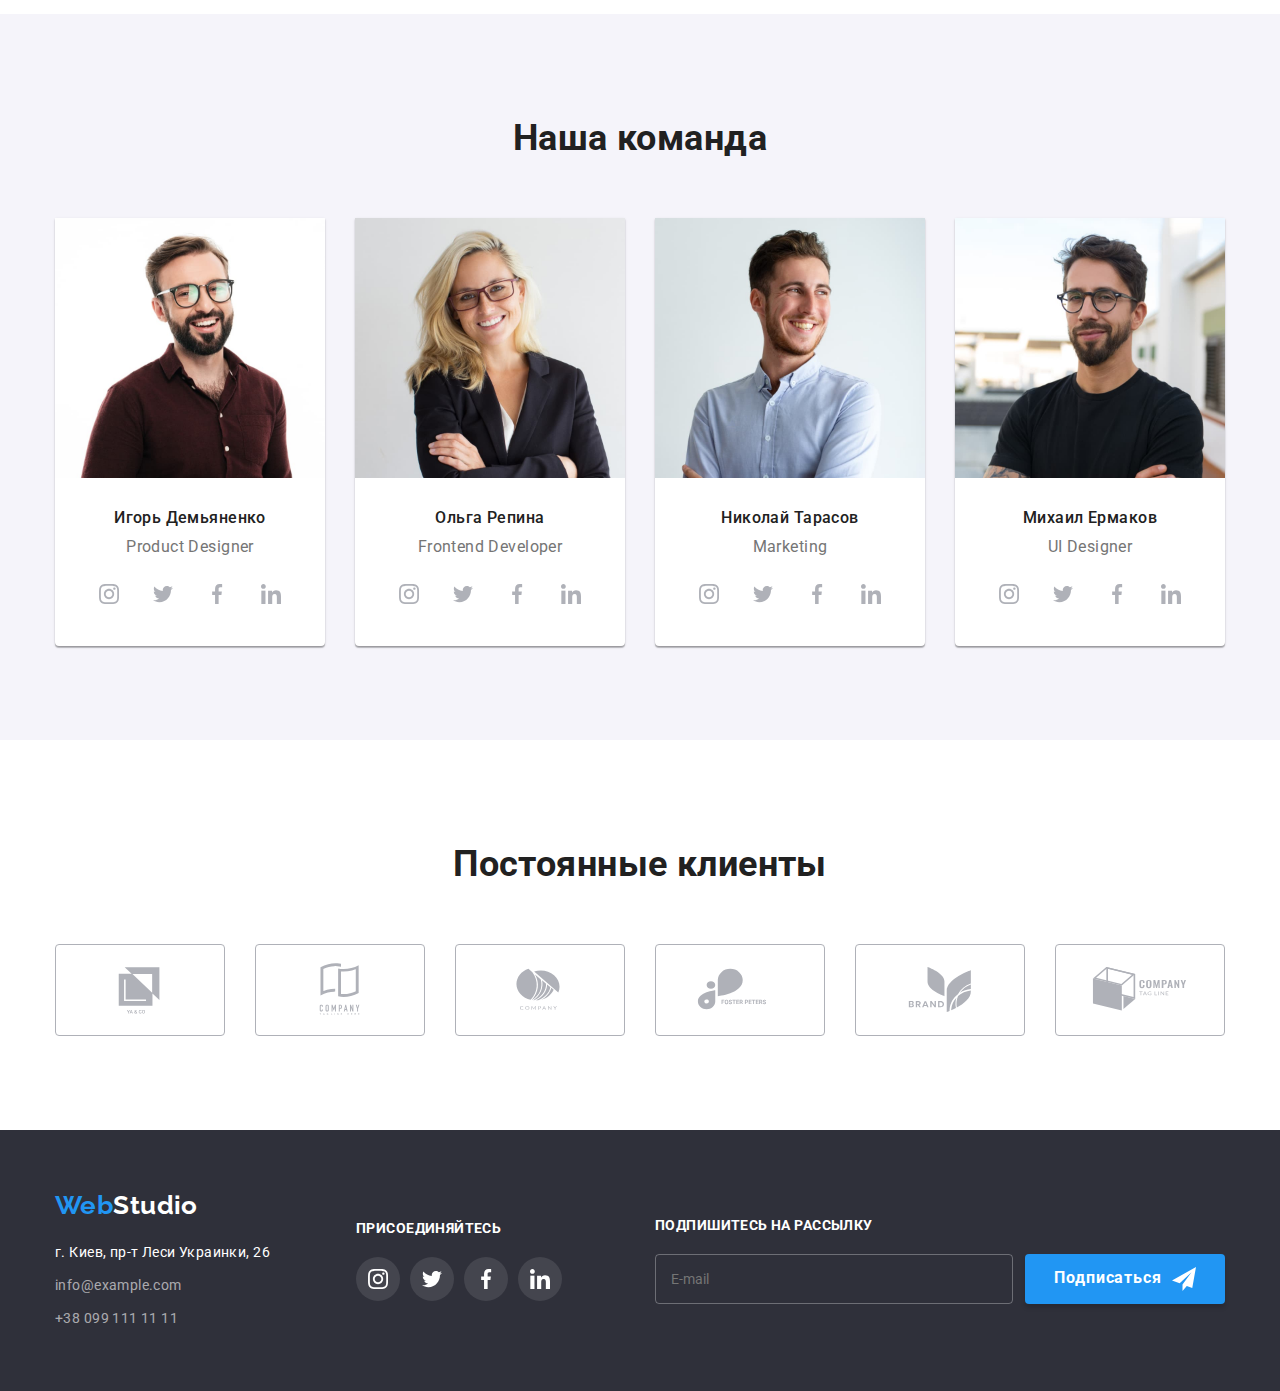
==== commit 27c2658f: "add form style" ====
--- a/index.html
+++ b/index.html
@@ -3,21 +3,14 @@
   <head>
     <meta charset="UTF-8" />
     <meta http-equiv="X-UA-Compatible" content="IE=edge" />
-    <meta
-      name="viewport"
-      content="width=device-width, initial-scale=1.0"
-    />
+    <meta name="viewport" content="width=device-width, initial-scale=1.0" />
     <link
       rel="stylesheet"
       href="https://cdnjs.cloudflare.com/ajax/libs/modern-normalize/1.1.0/modern-normalize.min.css"
     />
     <link rel="stylesheet" href="./css/styles.css" />
     <link rel="preconnect" href="https://fonts.googleapis.com" />
-    <link
-      rel="preconnect"
-      href="https://fonts.gstatic.com"
-      crossorigin
-    />
+    <link rel="preconnect" href="https://fonts.gstatic.com" crossorigin />
     <link
       href="https://fonts.googleapis.com/css2?family=Raleway:wght@700&family=Roboto:wght@400;500;700;900&display=swap"
       rel="stylesheet"
@@ -36,14 +29,10 @@
           </div>
           <ul class="nav-list list">
             <li class="nav-item">
-              <a class="nav-link link current" href="./index.html"
-                >Студия</a
-              >
+              <a class="nav-link link current" href="./index.html">Студия</a>
             </li>
             <li class="nav-item">
-              <a class="nav-link link" href="./portfolio.html"
-                >Портфолио</a
-              >
+              <a class="nav-link link" href="./portfolio.html">Портфолио</a>
             </li>
             <li class="nav-item">
               <a class="nav-link link" href="">Контакты</a>
@@ -52,10 +41,7 @@
         </nav>
         <ul class="header-list list">
           <li class="header-item">
-            <a
-              class="header-link link"
-              href="mailto:info@devstudio.com"
-            >
+            <a class="header-link link" href="mailto:info@devstudio.com">
               <svg class="header-icon" width="16" height="12">
                 <use href="./images/icons.svg#icon-e-mail"></use>
               </svg>
@@ -77,9 +63,7 @@
     <main>
       <section class="hero overlay">
         <div class="container">
-          <h1 class="hero-title">
-            Эффективные решения для вашего бизнеса
-          </h1>
+          <h1 class="hero-title">Эффективные решения для вашего бизнеса</h1>
           <button data-modal-open type="button" class="hero-btn">
             Заказать услугу
           </button>
@@ -97,8 +81,8 @@
               </div>
               <h3 class="benefits-title">Внимание к деталям</h3>
               <p class="benefits-text">
-                Идейные соображения, а также начало повседневной
-                работы по формированию позиции.
+                Идейные соображения, а также начало повседневной работы по
+                формированию позиции.
               </p>
             </li>
             <li class="benefits-item">
@@ -109,8 +93,8 @@
               </div>
               <h3 class="benefits-title">Пунктуальность</h3>
               <p class="benefits-text">
-                Задача организации, в особенности же рамки и место
-                обучения кадров влечет за собой.
+                Задача организации, в особенности же рамки и место обучения
+                кадров влечет за собой.
               </p>
             </li>
             <li class="benefits-item">
@@ -121,8 +105,8 @@
               </div>
               <h3 class="benefits-title">Планирование</h3>
               <p class="benefits-text">
-                Равным образом консультация с широким активом в
-                значительной степени обуславливает.
+                Равным образом консультация с широким активом в значительной
+                степени обуславливает.
               </p>
             </li>
             <li class="benefits-item">
@@ -133,8 +117,8 @@
               </div>
               <h3 class="benefits-title">Современные технологии</h3>
               <p class="benefits-text">
-                Значимость этих проблем настолько очевидна, что
-                реализация плановых заданий.
+                Значимость этих проблем настолько очевидна, что реализация
+                плановых заданий.
               </p>
             </li>
           </ul>
@@ -196,33 +180,25 @@
                 <li class="team-soc-item">
                   <a href="#" class="team-soc-link">
                     <svg class="team-soc-icon" width="20" height="20">
-                      <use
-                        href="./images/icons.svg#icon-instagram"
-                      ></use></svg
-                  ></a>
-                </li>
-                <li class="team-soc-item">
-                  <a href="#" class="team-soc-link">
-                    <svg class="team-soc-icon" width="20" height="20">
-                      <use
-                        href="./images/icons.svg#icon-twitter"
-                      ></use></svg
-                  ></a>
-                </li>
-                <li class="team-soc-item">
-                  <a href="#" class="team-soc-link">
-                    <svg class="team-soc-icon" width="20" height="20">
-                      <use
-                        href="./images/icons.svg#icon-facebook"
-                      ></use></svg
-                  ></a>
-                </li>
-                <li class="team-soc-item">
-                  <a href="#" class="team-soc-link">
-                    <svg class="team-soc-icon" width="20" height="20">
-                      <use
-                        href="./images/icons.svg#icon-linkedin"
-                      ></use></svg
+                      <use href="./images/icons.svg#icon-instagram"></use></svg
+                  ></a>
+                </li>
+                <li class="team-soc-item">
+                  <a href="#" class="team-soc-link">
+                    <svg class="team-soc-icon" width="20" height="20">
+                      <use href="./images/icons.svg#icon-twitter"></use></svg
+                  ></a>
+                </li>
+                <li class="team-soc-item">
+                  <a href="#" class="team-soc-link">
+                    <svg class="team-soc-icon" width="20" height="20">
+                      <use href="./images/icons.svg#icon-facebook"></use></svg
+                  ></a>
+                </li>
+                <li class="team-soc-item">
+                  <a href="#" class="team-soc-link">
+                    <svg class="team-soc-icon" width="20" height="20">
+                      <use href="./images/icons.svg#icon-linkedin"></use></svg
                   ></a>
                 </li>
               </ul>
@@ -240,33 +216,25 @@
                 <li class="team-soc-item">
                   <a href="#" class="team-soc-link">
                     <svg class="team-soc-icon" width="20" height="20">
-                      <use
-                        href="./images/icons.svg#icon-instagram"
-                      ></use></svg
-                  ></a>
-                </li>
-                <li class="team-soc-item">
-                  <a href="#" class="team-soc-link">
-                    <svg class="team-soc-icon" width="20" height="20">
-                      <use
-                        href="./images/icons.svg#icon-twitter"
-                      ></use></svg
-                  ></a>
-                </li>
-                <li class="team-soc-item">
-                  <a href="#" class="team-soc-link">
-                    <svg class="team-soc-icon" width="20" height="20">
-                      <use
-                        href="./images/icons.svg#icon-facebook"
-                      ></use></svg
-                  ></a>
-                </li>
-                <li class="team-soc-item">
-                  <a href="#" class="team-soc-link">
-                    <svg class="team-soc-icon" width="20" height="20">
-                      <use
-                        href="./images/icons.svg#icon-linkedin"
-                      ></use></svg
+                      <use href="./images/icons.svg#icon-instagram"></use></svg
+                  ></a>
+                </li>
+                <li class="team-soc-item">
+                  <a href="#" class="team-soc-link">
+                    <svg class="team-soc-icon" width="20" height="20">
+                      <use href="./images/icons.svg#icon-twitter"></use></svg
+                  ></a>
+                </li>
+                <li class="team-soc-item">
+                  <a href="#" class="team-soc-link">
+                    <svg class="team-soc-icon" width="20" height="20">
+                      <use href="./images/icons.svg#icon-facebook"></use></svg
+                  ></a>
+                </li>
+                <li class="team-soc-item">
+                  <a href="#" class="team-soc-link">
+                    <svg class="team-soc-icon" width="20" height="20">
+                      <use href="./images/icons.svg#icon-linkedin"></use></svg
                   ></a>
                 </li>
               </ul>
@@ -284,33 +252,25 @@
                 <li class="team-soc-item">
                   <a href="#" class="team-soc-link">
                     <svg class="team-soc-icon" width="20" height="20">
-                      <use
-                        href="./images/icons.svg#icon-instagram"
-                      ></use></svg
-                  ></a>
-                </li>
-                <li class="team-soc-item">
-                  <a href="#" class="team-soc-link">
-                    <svg class="team-soc-icon" width="20" height="20">
-                      <use
-                        href="./images/icons.svg#icon-twitter"
-                      ></use></svg
-                  ></a>
-                </li>
-                <li class="team-soc-item">
-                  <a href="#" class="team-soc-link">
-                    <svg class="team-soc-icon" width="20" height="20">
-                      <use
-                        href="./images/icons.svg#icon-facebook"
-                      ></use></svg
-                  ></a>
-                </li>
-                <li class="team-soc-item">
-                  <a href="#" class="team-soc-link">
-                    <svg class="team-soc-icon" width="20" height="20">
-                      <use
-                        href="./images/icons.svg#icon-linkedin"
-                      ></use></svg
+                      <use href="./images/icons.svg#icon-instagram"></use></svg
+                  ></a>
+                </li>
+                <li class="team-soc-item">
+                  <a href="#" class="team-soc-link">
+                    <svg class="team-soc-icon" width="20" height="20">
+                      <use href="./images/icons.svg#icon-twitter"></use></svg
+                  ></a>
+                </li>
+                <li class="team-soc-item">
+                  <a href="#" class="team-soc-link">
+                    <svg class="team-soc-icon" width="20" height="20">
+                      <use href="./images/icons.svg#icon-facebook"></use></svg
+                  ></a>
+                </li>
+                <li class="team-soc-item">
+                  <a href="#" class="team-soc-link">
+                    <svg class="team-soc-icon" width="20" height="20">
+                      <use href="./images/icons.svg#icon-linkedin"></use></svg
                   ></a>
                 </li>
               </ul>
@@ -328,33 +288,25 @@
                 <li class="team-soc-item">
                   <a href="#" class="team-soc-link">
                     <svg class="team-soc-icon" width="20" height="20">
-                      <use
-                        href="./images/icons.svg#icon-instagram"
-                      ></use></svg
-                  ></a>
-                </li>
-                <li class="team-soc-item">
-                  <a href="#" class="team-soc-link">
-                    <svg class="team-soc-icon" width="20" height="20">
-                      <use
-                        href="./images/icons.svg#icon-twitter"
-                      ></use></svg
-                  ></a>
-                </li>
-                <li class="team-soc-item">
-                  <a href="#" class="team-soc-link">
-                    <svg class="team-soc-icon" width="20" height="20">
-                      <use
-                        href="./images/icons.svg#icon-facebook"
-                      ></use></svg
-                  ></a>
-                </li>
-                <li class="team-soc-item">
-                  <a href="#" class="team-soc-link">
-                    <svg class="team-soc-icon" width="20" height="20">
-                      <use
-                        href="./images/icons.svg#icon-linkedin"
-                      ></use></svg
+                      <use href="./images/icons.svg#icon-instagram"></use></svg
+                  ></a>
+                </li>
+                <li class="team-soc-item">
+                  <a href="#" class="team-soc-link">
+                    <svg class="team-soc-icon" width="20" height="20">
+                      <use href="./images/icons.svg#icon-twitter"></use></svg
+                  ></a>
+                </li>
+                <li class="team-soc-item">
+                  <a href="#" class="team-soc-link">
+                    <svg class="team-soc-icon" width="20" height="20">
+                      <use href="./images/icons.svg#icon-facebook"></use></svg
+                  ></a>
+                </li>
+                <li class="team-soc-item">
+                  <a href="#" class="team-soc-link">
+                    <svg class="team-soc-icon" width="20" height="20">
+                      <use href="./images/icons.svg#icon-linkedin"></use></svg
                   ></a>
                 </li>
               </ul>
@@ -434,9 +386,7 @@
                 >
               </li>
               <li class="footer-item">
-                <a
-                  class="footer-link link"
-                  href="mailto:info@example.com"
+                <a class="footer-link link" href="mailto:info@example.com"
                   >info@example.com</a
                 >
               </li>
@@ -454,33 +404,25 @@
             <li class="network-item">
               <a href="#" class="network-link">
                 <svg class="network-icon" width="20" height="20">
-                  <use
-                    href="./images/icons.svg#icon-instagram"
-                  ></use></svg
+                  <use href="./images/icons.svg#icon-instagram"></use></svg
               ></a>
             </li>
             <li class="network-item">
               <a href="#" class="network-link">
                 <svg class="network-icon" width="20" height="20">
-                  <use
-                    href="./images/icons.svg#icon-twitter"
-                  ></use></svg
+                  <use href="./images/icons.svg#icon-twitter"></use></svg
               ></a>
             </li>
             <li class="network-item">
               <a href="#" class="network-link">
                 <svg class="network-icon" width="20" height="20">
-                  <use
-                    href="./images/icons.svg#icon-facebook"
-                  ></use></svg
+                  <use href="./images/icons.svg#icon-facebook"></use></svg
               ></a>
             </li>
             <li class="network-item">
               <a href="#" class="network-link">
                 <svg class="network-icon" width="20" height="20">
-                  <use
-                    href="./images/icons.svg#icon-linkedin"
-                  ></use></svg
+                  <use href="./images/icons.svg#icon-linkedin"></use></svg
               ></a>
             </li>
           </ul>
@@ -505,17 +447,14 @@
       </div>
     </footer>
 
-    <div class="backdrop" data-modal>
-      <!-- <div class="backdrop is-hidden" data-modal> -->
+    <div class="backdrop is-hidden" data-modal>
       <div class="modal">
         <button data-modal-close type="button" class="btn-close">
           <svg class="close-icon" width="18" height="18">
             <use href="./images/icons.svg#icon-close"></use>
           </svg>
         </button>
-        <p class="modal-title">
-          Оставьте свои данные, мы вам перезвоним
-        </p>
+        <p class="modal-title">Оставьте свои данные, мы вам перезвоним</p>
         <form>
           <div class="modal-field">
             <label for="username" class="modal-label">Имя</label>
@@ -526,7 +465,7 @@
                 id="username"
                 class="modal-input"
               />
-              <svg class="form-icon" width="18" height="18">
+              <svg class="modal-icon" width="18" height="18">
                 <use href="./images/icons.svg#icon-username"></use>
               </svg>
             </div>
@@ -540,7 +479,7 @@
                 id="usertel"
                 class="modal-input"
               />
-              <svg class="form-icon" width="18" height="18">
+              <svg class="modal-icon" width="18" height="18">
                 <use href="./images/icons.svg#icon-phone"></use>
               </svg>
             </div>
@@ -554,7 +493,7 @@
                 id="usermail"
                 class="modal-input"
               />
-              <svg class="form-icon" width="18" height="18">
+              <svg class="modal-icon" width="18" height="18">
                 <use href="./images/icons.svg#icon-email"></use>
               </svg>
             </div>
@@ -567,16 +506,25 @@
             id="comment"
             placeholder="Введите текст"
           ></textarea>
-          
-          <label class="label-checkbox">
+
+          <div class="modal-checkbox">
             <input
               type="checkbox"
               name="policy"
-              class="input-checkbox"
+              id="policy"
+              value="policy"
+              class="input-checkbox visually-hidden"
             />
-            Соглашаюсь с рассылкой и принимаю
-            <a href="" class="policy-link">Условия договора</a>
-          </label>
+            <label for="policy" class="label-checkbox">
+              <span class="checkbox">
+                <svg class="checkbox-icon" width="11" height="8">
+                  <use href="./images/icons.svg#icon-Check"></use></svg
+              ></span>
+              Соглашаюсь с рассылкой и принимаю
+              <a href="" class="checkbox-link">Условия договора</a>
+            </label>
+          </div>
+
           <button type="submit" class="form-btn">Отправить</button>
         </form>
       </div>
--- a/css/styles.css
+++ b/css/styles.css
@@ -351,8 +351,8 @@
   margin-right: 30px;
   background-color: var(--bgc-total);
   border-radius: 0px 0px 4px 4px;
-  box-shadow: 0px 1px 3px rgba(0, 0, 0, 0.12),
-    0px 1px 1px rgba(0, 0, 0, 0.14), 0px 2px 1px rgba(0, 0, 0, 0.2);
+  box-shadow: 0px 1px 3px rgba(0, 0, 0, 0.12), 0px 1px 1px rgba(0, 0, 0, 0.14),
+    0px 2px 1px rgba(0, 0, 0, 0.2);
 }
 
 .team-title {
@@ -476,7 +476,7 @@
 }
 
 .footer-adress {
-  max-width: 231px;
+  width: 231px;
 }
 
 .map-link {
@@ -632,8 +632,8 @@
   padding: 40px;
   background-color: #ffffff;
   border-radius: 4px;
-  box-shadow: 0px 1px 3px rgba(0, 0, 0, 0.12),
-    0px 1px 1px rgba(0, 0, 0, 0.14), 0px 2px 1px rgba(0, 0, 0, 0.2);
+  box-shadow: 0px 1px 3px rgba(0, 0, 0, 0.12), 0px 1px 1px rgba(0, 0, 0, 0.14),
+    0px 2px 1px rgba(0, 0, 0, 0.2);
   transform: translate(-50%, -50%) scale(1);
   transition: transform 250ms var(--timing-function);
 }
@@ -679,8 +679,10 @@
 }
 
 .modal-label {
+  display: block;
+  height: 14px;
   font-size: 12px;
-  line-height: 1.67;
+  line-height: 1.17;
   letter-spacing: 0.01em;
 }
 
@@ -695,43 +697,40 @@
   padding: 11px 12px 11px 42px;
   border: 1px solid rgba(33, 33, 33, 0.2);
   border-radius: 4px;
-  outline: none;
-  transition: border-color 250ms var(--timing-function);
+  transition: outline 2250ms var(--timing-function);
 }
 
 .modal-input:hover,
-.modal-comment:hover {
+.modal-comment:hover,
+.modal-input:focus,
+.modal-comment:focus {
   cursor: pointer;
   border-color: var(--accent-color);
-}
-
-.modal-input:focus,
-.modal-comment:focus {
-  border-color: var(--accent-color);
-}
-
-.form-icon {
+  outline: none;
+}
+
+.modal-icon {
   position: absolute;
   left: 12px;
-  top: 11px;
+  top: 50%;
   fill: var(--title-text-color);
+  transform: translateY(-50%);
   transition: fill 250ms var(--timing-function);
 }
 
-.modal-input:hover + .form-icon,
-.modal-input:focus + .form-icon {
+.modal-input:hover + .modal-icon,
+.modal-input:focus + .modal-icon {
   fill: var(--accent-color);
 }
 
 .modal-comment {
   width: 100%;
-  min-height: 120px;
+  height: 120px;
   border: 1px solid rgba(33, 33, 33, 0.2);
   border-radius: 4px;
-  outline: none;
   padding: 12px 16px;
-  margin-bottom: 20px;
   margin-top: 4px;
+  margin-bottom: -4px;
   resize: none;
   font-size: 12px;
   line-height: 1.67;
@@ -740,17 +739,68 @@
 
 .modal-comment::placeholder {
   font-size: 12px;
-  line-height: 1.67;
+  line-height: 1.17;
   letter-spacing: 0.01em;
   color: rgba(117, 117, 117, 0.5);
 }
 
+.modal-checkbox {
+  display: flex;
+  justify-content: center;
+  align-items: center;
+  margin-top: 20px;
+  margin-bottom: 30px;
+}
+
 .label-checkbox {
   line-height: 1.71;
-}
-
-.policy-link {
+  display: flex;
+  align-items: center;
+  justify-content: center;
+}
+
+.checkbox-link {
   color: var(--accent-color);
+  display: inline-block;
+  margin-left: 5px;
+}
+
+.checkbox {
+  width: 16px;
+  height: 15px;
+  border: 2px solid var(--title-text-color);
+  box-shadow: 0px 4px 4px rgba(0, 0, 0, 0.25);
+  border-radius: 2px;
+  margin-right: 8px;
+  display: flex;
+  align-items: center;
+  justify-content: center;
+  transition: background-color 250ms var(--timing-function),
+    border 250ms var(--timing-function), box-shadow 250ms var(--timing-function);
+}
+
+.checkbox-icon {
+  fill: transparent;
+  transition: fill 250ms var(--timing-function);
+}
+
+.label-checkbox .checkbox {
+  transition: border-color 250ms var(--timing-function);
+}
+
+.input-checkbox:focus + .label-checkbox .checkbox,
+.input-checkbox:hover + .label-checkbox .checkbox  {
+  border-color: var(--accent-color);
+}
+
+.input-checkbox:checked + .label-checkbox .checkbox {
+  background-color: var(--accent-color);
+  border: none;
+  box-shadow: none;
+}
+
+.input-checkbox:checked + .label-checkbox .checkbox-icon {
+  fill: var(--secondary-text-color);
 }
 
 .form-btn {
@@ -762,13 +812,13 @@
   width: 200px;
   height: 50px;
   display: block;
+  margin: 0 auto;
   font-weight: 700;
   font-size: 16px;
   line-height: 1.88;
   text-align: center;
   letter-spacing: 0.06em;
   color: var(--secondary-text-color);
-  margin: 30px auto 0 auto;
 }
 
 /* ------------PORTFOLIO PAGE-------------------------------------- */
@@ -795,8 +845,8 @@
 .btn-filter:focus {
   color: var(--secondary-text-color);
   background-color: var(--accent-color);
-  box-shadow: 0px 3px 1px rgba(0, 0, 0, 0.1),
-    0px 1px 2px rgba(0, 0, 0, 0.08), 0px 2px 2px rgba(0, 0, 0, 0.12);
+  box-shadow: 0px 3px 1px rgba(0, 0, 0, 0.1), 0px 1px 2px rgba(0, 0, 0, 0.08),
+    0px 2px 2px rgba(0, 0, 0, 0.12);
 }
 
 .portfolio-btn-list {
@@ -831,8 +881,8 @@
 
 .portfolio-link:hover,
 .portfolio-link:focus {
-  box-shadow: 0px 1px 1px rgba(0, 0, 0, 0.12),
-    0px 4px 4px rgba(0, 0, 0, 0.06), 1px 4px 6px rgba(0, 0, 0, 0.16);
+  box-shadow: 0px 1px 1px rgba(0, 0, 0, 0.12), 0px 4px 4px rgba(0, 0, 0, 0.06),
+    1px 4px 6px rgba(0, 0, 0, 0.16);
 }
 
 .portfolio-content {
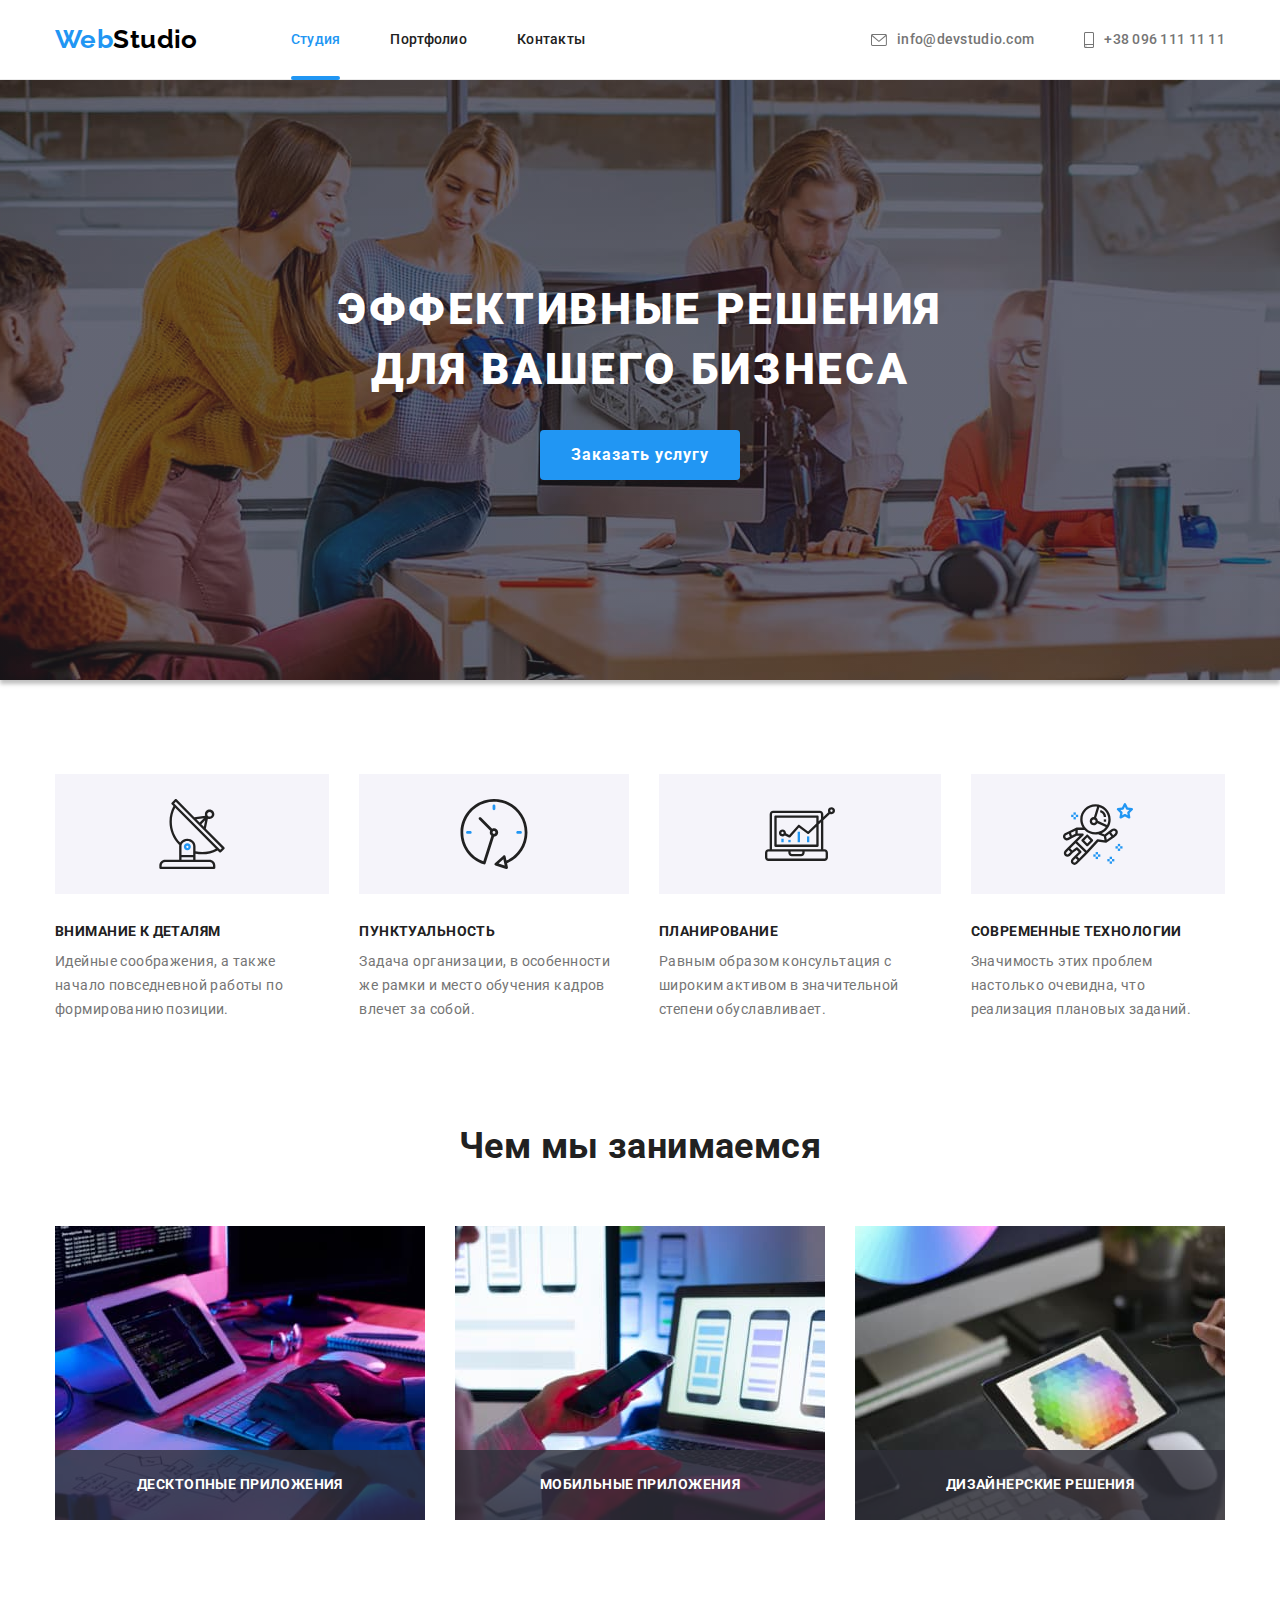
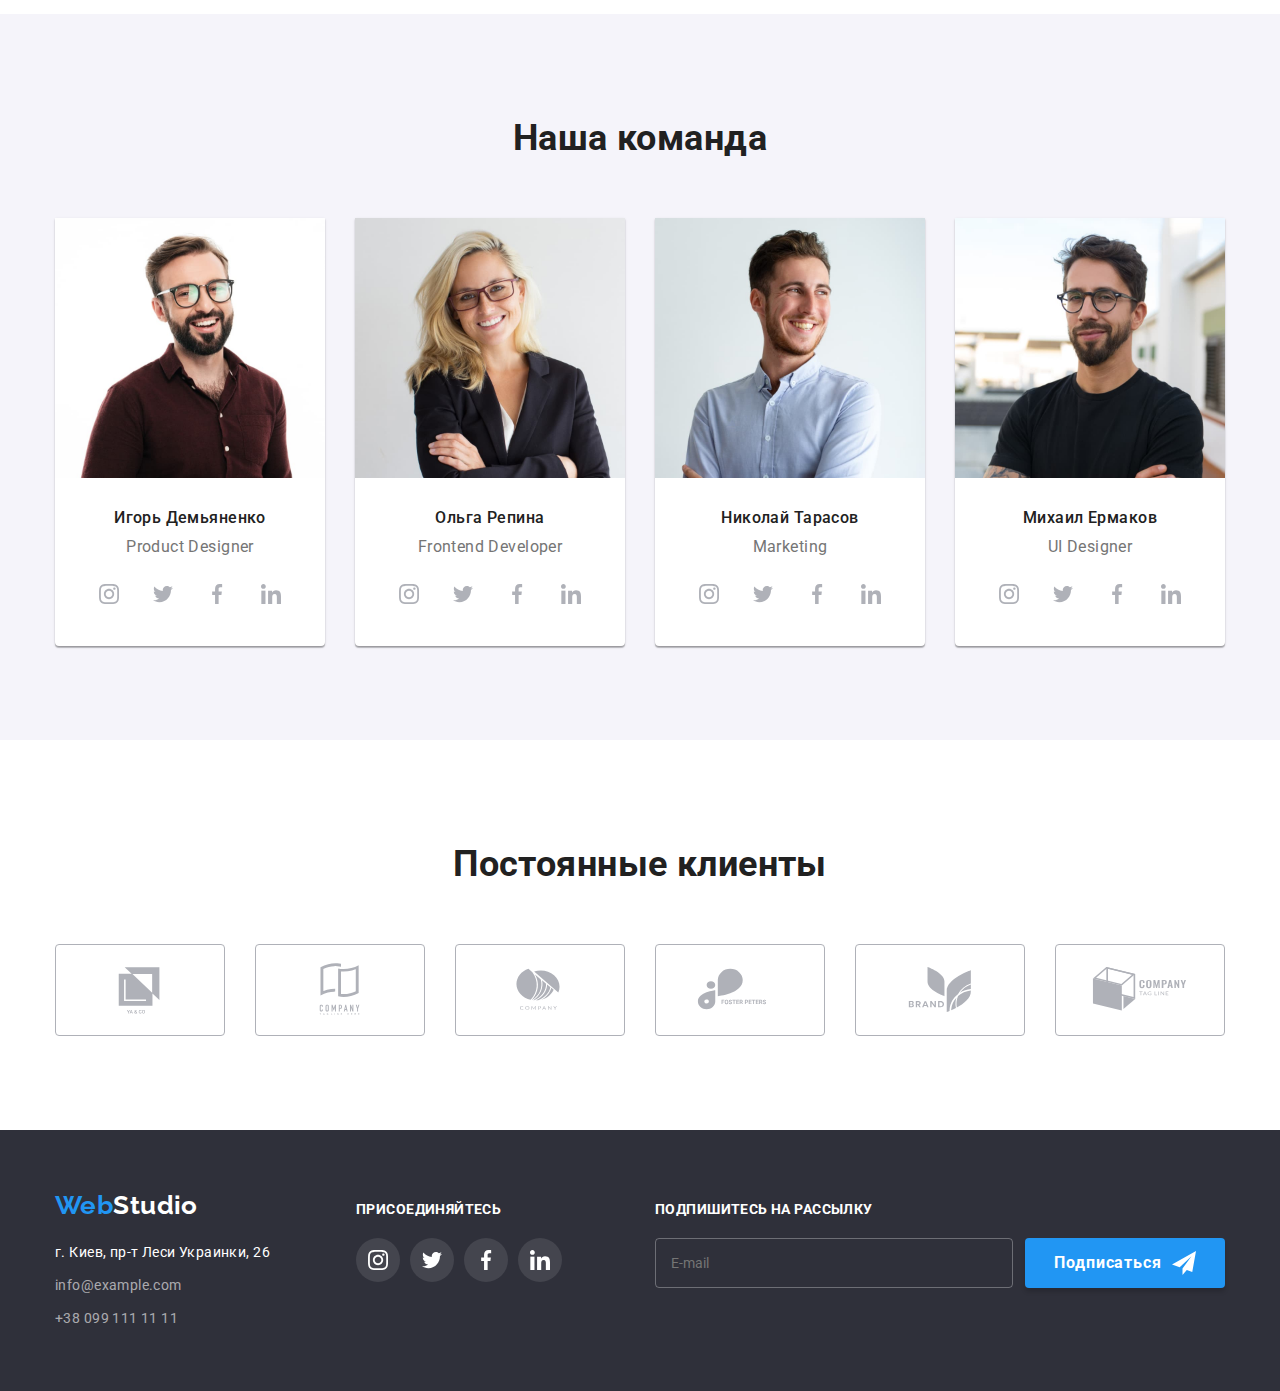
==== commit b03884dc: "correction" ====
--- a/index.html
+++ b/index.html
@@ -436,7 +436,7 @@
               placeholder="E-mail"
               class="footer-input"
             />
-            <button type="button" class="subscribe-btn">
+            <button type="submit" class="subscribe-btn">
               Подписаться
               <svg class="subscribe-icon" width="24" height="24">
                 <use href="./images/icons.svg#icon-send"></use>
--- a/css/styles.css
+++ b/css/styles.css
@@ -499,8 +499,7 @@
 
 .contact {
   display: flex;
-  /* align-items: baseline; */
-  align-items: center;
+  align-items: baseline;
 }
 
 .footer-contacts {
@@ -516,7 +515,7 @@
 }
 
 .social-network {
-  margin-right: 93px;
+  margin-right: auto;
 }
 
 .network-list {
@@ -564,6 +563,16 @@
   height: 50px;
   min-width: 358px;
   margin-right: 12px;
+  transition: color 250ms var(--timing-function),
+    background-color 250ms var(--timing-function);
+}
+
+.footer-input:focus,
+.footer-input:not(:placeholder-shown) {
+  color: var(--title-text-color);
+  font-size: 16px;
+  font-weight: 500;
+  background-color: var(--bgc-secondary);
 }
 
 .subscribe-btn {
@@ -789,7 +798,7 @@
 }
 
 .input-checkbox:focus + .label-checkbox .checkbox,
-.input-checkbox:hover + .label-checkbox .checkbox  {
+.input-checkbox:hover + .label-checkbox .checkbox {
   border-color: var(--accent-color);
 }
 
